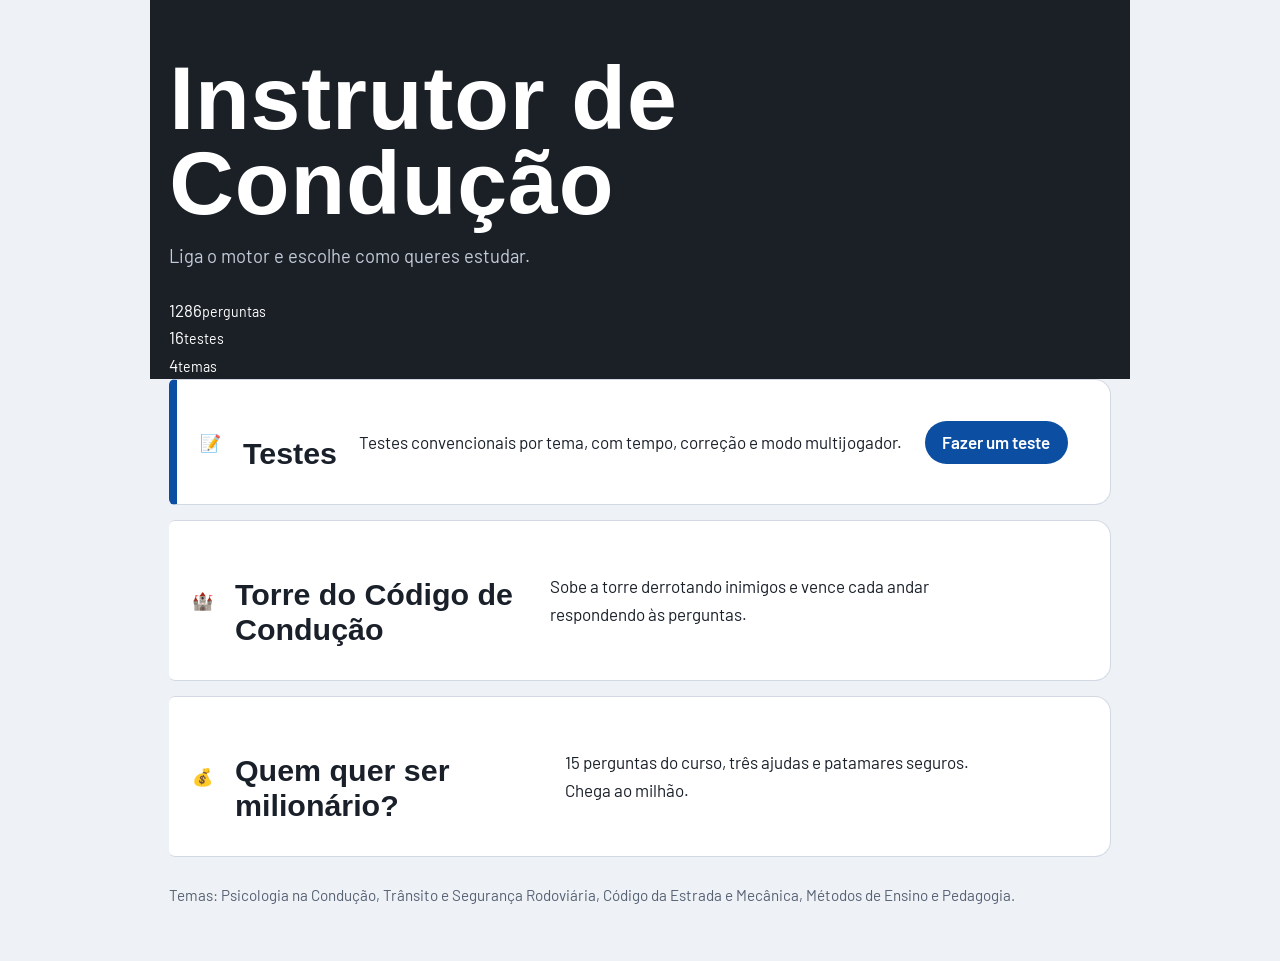
==== index.html @ 7e3ec387 "Update index.html" ====
<!doctype html>
<html lang="pt-PT">
  <head>
    <meta charset="utf-8" />
    <meta name="viewport" content="width=device-width, initial-scale=1, viewport-fit=cover" />
    <title>Instrutor de Condução</title>
    <meta name="description" content="Testes por tema e jogos para estudar para o curso de instrutor de condução." />
    <link rel="preconnect" href="https://fonts.googleapis.com" />
    <link rel="preconnect" href="https://fonts.gstatic.com" crossorigin />
    <link
      href="https://fonts.googleapis.com/css2?family=Barlow:wght@400;500&family=Rajdhani:wght@600;700&display=swap"
      rel="stylesheet"
    />
    <link rel="stylesheet" href="css/index.css" />
  </head>
  <body>
    <header class="topo conteudo">
      <h1>Instrutor de Condução</h1>
      <p class="lema">Liga o motor e escolhe como queres estudar.</p>

      <!-- Números em estilo conta-quilómetros -->
      <div class="odometros">
        <div class="odo"><span>1</span><span>2</span><span>8</span><span>6</span><small>perguntas</small></div>
        <div class="odo"><span>1</span><span>6</span><small>testes</small></div>
        <div class="odo"><span>4</span><small>temas</small></div>
      </div>
    </header>

    <!-- Painel de instrumentos: cada modo é um mostrador com ponteiro -->
    <main class="painel conteudo">
      <a class="modo" style="--c: var(--azul); --v: 35deg" href="testes.html">
        <div class="mostrador">
          <i class="agulha"></i><b class="eixo"></b>
          <span class="icone">📝</span>
        </div>
        <h2>Testes</h2>
        <p>Testes convencionais por tema, com tempo, correção e modo multijogador.</p>
        <span class="ir">Fazer um teste</span>
      </a>

      <a class="modo" style="--c: var(--laranja); --v: 80deg" href="Torre_das_Cartas.html">
        <div class="mostrador">
          <i class="agulha"></i><b class="eixo"></b>
          <span class="icone">🏰</span>
        </div>
        <h2>Torre do Código de Condução</h2>
        <p>Sobe a torre derrotando inimigos e vence cada andar respondendo às perguntas.</p>
        <span class="ir">Subir a torre</span>
      </a>

      <a class="modo" style="--c: var(--verde); --v: 120deg" href="milionario.html">
        <div class="mostrador">
          <i class="agulha"></i><b class="eixo"></b>
          <span class="icone">💰</span>
        </div>
        <h2>Quem quer ser milionário?</h2>
        <p>15 perguntas do curso, três ajudas e patamares seguros. Chega ao milhão.</p>
        <span class="ir">Jogar</span>
      </a>
    </main>

    <footer class="conteudo rodape">
      <p>
        Temas: Psicologia na Condução, Trânsito e Segurança Rodoviária, Código da Estrada e Mecânica, Métodos de
        Ensino e Pedagogia.
      </p>
    </footer>
  </body>
</html>
---- css/index.css ----
/* index.css — página inicial (escolha entre Testes, Torre e Milionário)
   As cores estão em variáveis no :root; o tema escuro troca-as automaticamente.
   A paleta vem dos sinais de trânsito: azul (informação), vermelho (perigo), amarelo (obrigação). */

:root {
  --bg: #eef1f5;
  --fg: #1a2029;
  --mu: #566173;
  --bd: #d3d9e2;
  --pa: #fff;
  --azul: #0b4ea2;
  --vermelho: #d4202a;
  --amarelo: #e6a800;
  --asfalto: #1b2027;
}
@media (prefers-color-scheme: dark) {
  :root {
    --bg: #11151b;
    --fg: #e7ebf1;
    --mu: #9aa5b7;
    --bd: #2a3342;
    --pa: #181e27;
    --azul: #3f86e6;
    --vermelho: #ef4b53;
    --amarelo: #f5c400;
    --asfalto: #0a0d11;
  }
}

/* ---------- Base ---------- */
* {
  box-sizing: border-box;
}
body {
  margin: 0;
  font:
    17px/1.6 Barlow,
    system-ui,
    -apple-system,
    Segoe UI,
    Roboto,
    sans-serif;
  background: var(--bg);
  color: var(--fg);
}
.conteudo {
  width: 100%;
  max-width: 980px;
  margin: 0 auto;
  padding: 0 1.2rem;
}

/* ---------- Topo: asfalto com a linha da estrada ---------- */
.topo {
  background: var(--asfalto);
  color: #fff;
  padding-top: max(3.5rem, env(safe-area-inset-top));
}
.topo h1 {
  margin: 0;
  font:
    700 clamp(2.8rem, 10vw, 5.6rem) / 0.95 'Barlow Condensed',
    Impact,
    sans-serif;
  letter-spacing: 0.01em;
}
.lema {
  max-width: 34rem;
  margin: 1rem 0 1.6rem;
  font-size: 1.15rem;
  color: #c3ccd9;
}
.numeros {
  display: flex;
  flex-wrap: wrap;
  gap: 0.6rem;
  margin: 0 0 2.6rem;
  padding: 0;
  list-style: none;
}
/* cada número parece uma placa azul */
.numeros li {
  padding: 0.25rem 0.9rem;
  border: 2px solid #fff;
  border-radius: 8px;
  background: var(--azul);
  font-weight: 500;
}
.numeros b {
  font: 700 1.4rem 'Barlow Condensed', sans-serif;
  margin-right: 0.2rem;
}

/* a linha tracejada do meio da estrada move-se devagar (só se o utilizador permitir animações) */
.estrada {
  height: 34px;
  background-image: repeating-linear-gradient(90deg, #fff 0 46px, transparent 46px 92px);
  background-size: auto 6px;
  background-repeat: repeat-x;
  background-position: 0 50%;
  border-top: 3px solid var(--amarelo);
  animation: andar 3s linear infinite;
}
@keyframes andar {
  to {
    background-position: -92px 50%;
  }
}
@media (prefers-reduced-motion: reduce) {
  .estrada {
    animation: none;
  }
}

/* ---------- Modos de estudo ---------- */
h2 {
  margin: 2.4rem 0 1rem;
  font:
    600 1.9rem 'Barlow Condensed',
    sans-serif;
}
.modo {
  display: flex;
  align-items: center;
  gap: 1.4rem;
  margin-bottom: 0.9rem;
  padding: 1.1rem 1.4rem;
  border: 1px solid var(--bd);
  border-left: 8px solid var(--c);
  border-radius: 6px 16px 16px 6px;
  background: var(--pa);
  color: inherit;
  text-decoration: none;
  transition: border-color 0.15s, background 0.15s;
}
.modo:hover,
.modo:focus-visible {
  border-color: var(--c);
  background: color-mix(in srgb, var(--c) 8%, var(--pa));
  outline: none;
}
.modo:focus-visible {
  outline: 3px solid var(--c);
  outline-offset: 3px;
}
.sinal {
  flex: none;
  width: 76px;
  height: 76px;
}
.texto {
  flex: 1;
}
.texto h3 {
  margin: 0;
  font:
    700 1.55rem/1.15 'Barlow Condensed',
    sans-serif;
}
.texto p {
  margin: 0.2rem 0 0;
  color: var(--mu);
}
/* "botão" à direita: preenchido com a cor do sinal */
.ir {
  flex: none;
  padding: 0.5rem 1.1rem;
  border-radius: 99px;
  background: var(--c);
  color: #fff;
  font-weight: 600;
}
/* o amarelo precisa de texto escuro para se ler bem */
.modo[style*='amarelo'] .ir {
  color: #1b2027;
}

/* ---------- Rodapé ---------- */
.rodape {
  margin-top: 1.6rem;
  padding-bottom: max(2.4rem, env(safe-area-inset-bottom));
  color: var(--mu);
  font-size: 0.95rem;
}

/* ---------- Telemóvel: o botão passa para baixo do texto ---------- */
@media (max-width: 620px) {
  .modo {
    flex-wrap: wrap;
    gap: 0.8rem 1rem;
  }
  .sinal {
    width: 60px;
    height: 60px;
  }
  .texto {
    flex-basis: calc(100% - 80px);
  }
  .ir {
    margin-left: 76px;
  }
}
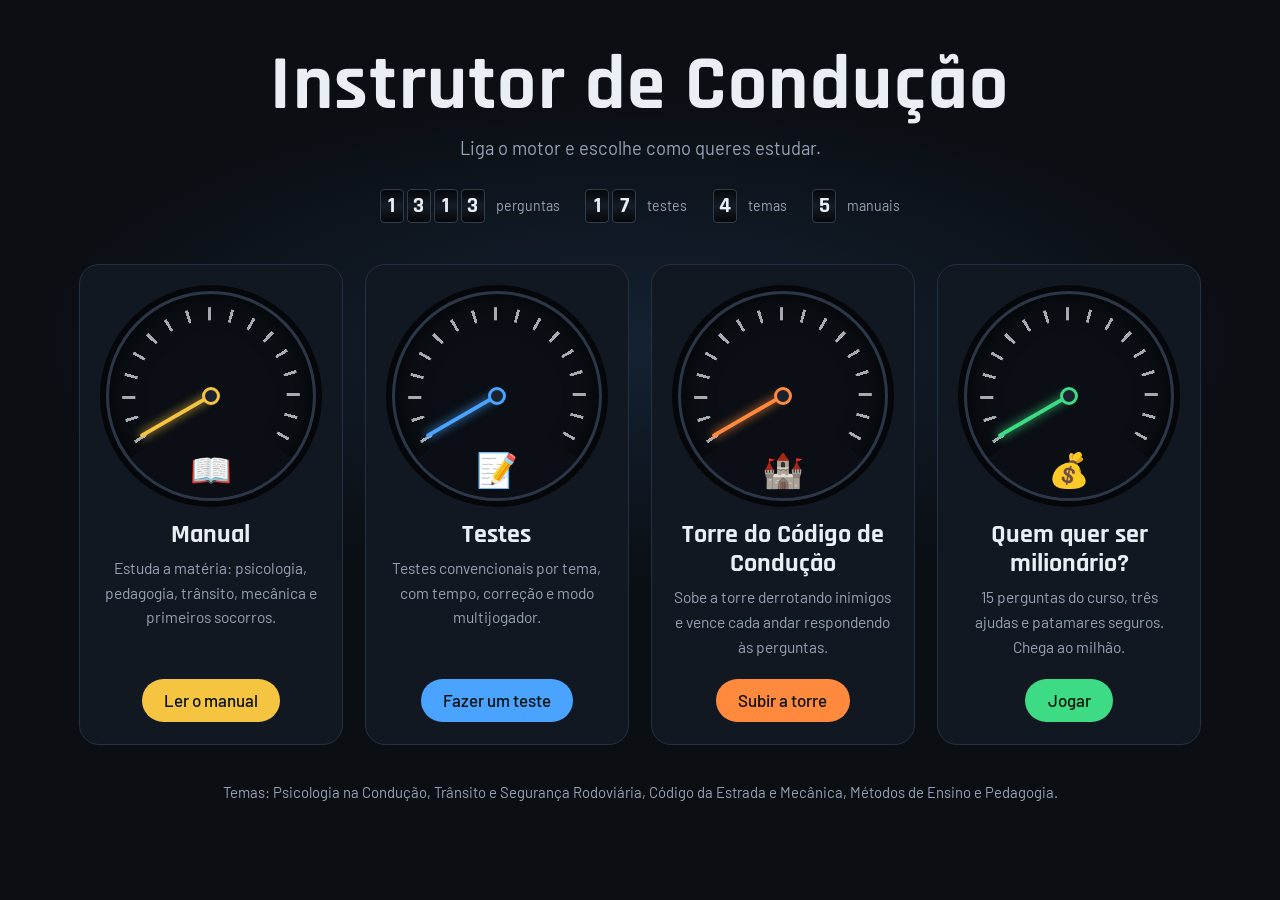
==== commit 990c0949: "Add files via upload" ====
--- a/index.html
+++ b/index.html
@@ -4,7 +4,7 @@
     <meta charset="utf-8" />
     <meta name="viewport" content="width=device-width, initial-scale=1, viewport-fit=cover" />
     <title>Instrutor de Condução</title>
-    <meta name="description" content="Testes por tema e jogos para estudar para o curso de instrutor de condução." />
+    <meta name="description" content="Manual, testes por tema e jogos para estudar para o curso de instrutor de condução." />
     <link rel="preconnect" href="https://fonts.googleapis.com" />
     <link rel="preconnect" href="https://fonts.gstatic.com" crossorigin />
     <link
@@ -20,14 +20,25 @@
 
       <!-- Números em estilo conta-quilómetros -->
       <div class="odometros">
-        <div class="odo"><span>1</span><span>2</span><span>8</span><span>6</span><small>perguntas</small></div>
-        <div class="odo"><span>1</span><span>6</span><small>testes</small></div>
+        <div class="odo"><span>1</span><span>3</span><span>1</span><span>3</span><small>perguntas</small></div>
+        <div class="odo"><span>1</span><span>7</span><small>testes</small></div>
         <div class="odo"><span>4</span><small>temas</small></div>
+        <div class="odo"><span>5</span><small>manuais</small></div>
       </div>
     </header>
 
     <!-- Painel de instrumentos: cada modo é um mostrador com ponteiro -->
     <main class="painel conteudo">
+      <a class="modo" style="--c: var(--amarelo); --v: 55deg" href="manual.html">
+        <div class="mostrador">
+          <i class="agulha"></i><b class="eixo"></b>
+          <span class="icone">📖</span>
+        </div>
+        <h2>Manual</h2>
+        <p>Estuda a matéria: psicologia, pedagogia, trânsito, mecânica e primeiros socorros.</p>
+        <span class="ir">Ler o manual</span>
+      </a>
+
       <a class="modo" style="--c: var(--azul); --v: 35deg" href="testes.html">
         <div class="mostrador">
           <i class="agulha"></i><b class="eixo"></b>
--- a/css/index.css
+++ b/css/index.css
@@ -1,30 +1,17 @@
-/* index.css — página inicial (escolha entre Testes, Torre e Milionário)
-   As cores estão em variáveis no :root; o tema escuro troca-as automaticamente.
-   A paleta vem dos sinais de trânsito: azul (informação), vermelho (perigo), amarelo (obrigação). */
+/* index-b.css — opção B da página inicial: painel de instrumentos de um carro.
+   Cada modo de estudo é um mostrador; ao passar o rato (ou tocar) o ponteiro sobe.
+   Este tema é sempre escuro, como um painel de noite. */
 
 :root {
-  --bg: #eef1f5;
-  --fg: #1a2029;
-  --mu: #566173;
-  --bd: #d3d9e2;
-  --pa: #fff;
-  --azul: #0b4ea2;
-  --vermelho: #d4202a;
-  --amarelo: #e6a800;
-  --asfalto: #1b2027;
-}
-@media (prefers-color-scheme: dark) {
-  :root {
-    --bg: #11151b;
-    --fg: #e7ebf1;
-    --mu: #9aa5b7;
-    --bd: #2a3342;
-    --pa: #181e27;
-    --azul: #3f86e6;
-    --vermelho: #ef4b53;
-    --amarelo: #f5c400;
-    --asfalto: #0a0d11;
-  }
+  --bg: #0b0e13;
+  --fg: #eaeef5;
+  --mu: #97a3b6;
+  --pa: #121821;
+  --bd: #243044;
+  --azul: #4aa3ff;
+  --laranja: #ff8a3d;
+  --verde: #3ddc84;
+  --amarelo: #f5c542;
 }
 
 /* ---------- Base ---------- */
@@ -33,6 +20,7 @@
 }
 body {
   margin: 0;
+  min-height: 100vh;
   font:
     17px/1.6 Barlow,
     system-ui,
@@ -40,163 +28,200 @@
     Segoe UI,
     Roboto,
     sans-serif;
-  background: var(--bg);
   color: var(--fg);
+  background:
+    radial-gradient(ellipse 70% 40% at 50% 38%, rgba(74, 163, 255, 0.13), transparent 70%),
+    var(--bg);
 }
 .conteudo {
   width: 100%;
-  max-width: 980px;
+  max-width: 1160px;
   margin: 0 auto;
   padding: 0 1.2rem;
 }
 
-/* ---------- Topo: asfalto com a linha da estrada ---------- */
+/* ---------- Topo ---------- */
 .topo {
-  background: var(--asfalto);
-  color: #fff;
-  padding-top: max(3.5rem, env(safe-area-inset-top));
+  padding-top: max(3rem, env(safe-area-inset-top));
+  text-align: center;
 }
 .topo h1 {
   margin: 0;
   font:
-    700 clamp(2.8rem, 10vw, 5.6rem) / 0.95 'Barlow Condensed',
+    700 clamp(2.6rem, 9vw, 4.8rem) / 1 Rajdhani,
     Impact,
     sans-serif;
-  letter-spacing: 0.01em;
+  letter-spacing: 0.02em;
 }
 .lema {
-  max-width: 34rem;
-  margin: 1rem 0 1.6rem;
+  margin: 0.6rem 0 1.6rem;
+  color: var(--mu);
   font-size: 1.15rem;
-  color: #c3ccd9;
-}
-.numeros {
+}
+
+/* conta-quilómetros: cada dígito numa caixinha */
+.odometros {
   display: flex;
   flex-wrap: wrap;
-  gap: 0.6rem;
-  margin: 0 0 2.6rem;
-  padding: 0;
-  list-style: none;
-}
-/* cada número parece uma placa azul */
-.numeros li {
-  padding: 0.25rem 0.9rem;
-  border: 2px solid #fff;
-  border-radius: 8px;
-  background: var(--azul);
-  font-weight: 500;
-}
-.numeros b {
-  font: 700 1.4rem 'Barlow Condensed', sans-serif;
-  margin-right: 0.2rem;
-}
-
-/* a linha tracejada do meio da estrada move-se devagar (só se o utilizador permitir animações) */
-.estrada {
-  height: 34px;
-  background-image: repeating-linear-gradient(90deg, #fff 0 46px, transparent 46px 92px);
-  background-size: auto 6px;
-  background-repeat: repeat-x;
-  background-position: 0 50%;
-  border-top: 3px solid var(--amarelo);
-  animation: andar 3s linear infinite;
-}
-@keyframes andar {
-  to {
-    background-position: -92px 50%;
-  }
-}
-@media (prefers-reduced-motion: reduce) {
-  .estrada {
-    animation: none;
-  }
-}
-
-/* ---------- Modos de estudo ---------- */
-h2 {
-  margin: 2.4rem 0 1rem;
-  font:
-    600 1.9rem 'Barlow Condensed',
-    sans-serif;
+  justify-content: center;
+  gap: 0.6rem 1.6rem;
+}
+.odo {
+  display: flex;
+  align-items: center;
+  gap: 3px;
+}
+.odo span {
+  width: 1.5rem;
+  padding: 0.1rem 0;
+  border: 1px solid #333c4b;
+  border-radius: 4px;
+  background: linear-gradient(#05070a, #161c26 50%, #05070a);
+  font: 700 1.35rem/1.3 Rajdhani, sans-serif;
+  text-align: center;
+}
+.odo small {
+  margin-left: 0.5rem;
+  color: var(--mu);
+}
+
+/* ---------- Painel com os três mostradores ---------- */
+.painel {
+  display: grid;
+  grid-template-columns: repeat(auto-fit, minmax(240px, 1fr));
+  gap: 1.4rem;
+  margin-top: 2.6rem;
 }
 .modo {
   display: flex;
+  flex-direction: column;
   align-items: center;
-  gap: 1.4rem;
-  margin-bottom: 0.9rem;
-  padding: 1.1rem 1.4rem;
+  padding: 1.6rem 1.3rem 1.4rem;
   border: 1px solid var(--bd);
-  border-left: 8px solid var(--c);
-  border-radius: 6px 16px 16px 6px;
+  border-radius: 20px;
   background: var(--pa);
   color: inherit;
+  text-align: center;
   text-decoration: none;
-  transition: border-color 0.15s, background 0.15s;
+  transition: border-color 0.2s;
 }
 .modo:hover,
 .modo:focus-visible {
   border-color: var(--c);
-  background: color-mix(in srgb, var(--c) 8%, var(--pa));
   outline: none;
 }
 .modo:focus-visible {
   outline: 3px solid var(--c);
   outline-offset: 3px;
 }
-.sinal {
-  flex: none;
-  width: 76px;
-  height: 76px;
-}
-.texto {
-  flex: 1;
-}
-.texto h3 {
+
+/* Mostrador redondo com marcas à volta (arco de 270°, aberto em baixo) */
+.mostrador {
+  position: relative;
+  width: 210px;
+  height: 210px;
+  margin-bottom: 1.2rem;
+  border-radius: 50%;
+  border: 3px solid #2b3647;
+  background: #0b0f15;
+  box-shadow: 0 0 0 6px #05070a, inset 0 0 30px rgba(0, 0, 0, 0.8);
+  overflow: hidden;
+}
+/* as marcas: anel de riscas, estreito e fino */
+.mostrador::before {
+  content: '';
+  position: absolute;
+  inset: 8px;
+  border-radius: 50%;
+  background: repeating-conic-gradient(from -2deg, var(--fg) 0 2deg, transparent 2deg 15deg);
+  -webkit-mask: radial-gradient(closest-side, transparent 80%, #000 81% 94%, transparent 95%);
+  mask: radial-gradient(closest-side, transparent 80%, #000 81% 94%, transparent 95%);
+  opacity: 0.7;
+}
+/* tapa o quarto de baixo (sem marcas) com a cor do fundo do mostrador */
+.mostrador::after {
+  content: '';
+  position: absolute;
+  inset: 0;
+  background: conic-gradient(from 128deg, #0b0f15 0 104deg, transparent 104deg);
+}
+.agulha {
+  position: absolute;
+  z-index: 2;
+  left: calc(50% - 2px);
+  bottom: 50%;
+  width: 4px;
+  height: 40%;
+  border-radius: 4px 4px 0 0;
+  background: var(--c);
+  box-shadow: 0 0 10px var(--c);
+  transform-origin: 50% 100%;
+  transform: rotate(-120deg);
+  transition: transform 0.7s cubic-bezier(0.3, 1.5, 0.5, 1);
+}
+.modo:hover .agulha,
+.modo:focus-visible .agulha {
+  transform: rotate(var(--v));
+}
+.eixo {
+  position: absolute;
+  z-index: 3;
+  top: calc(50% - 9px);
+  left: calc(50% - 9px);
+  width: 18px;
+  height: 18px;
+  border-radius: 50%;
+  background: #1b2330;
+  border: 3px solid var(--c);
+}
+.icone {
+  position: absolute;
+  z-index: 3;
+  left: 0;
+  right: 0;
+  bottom: 12px;
+  font-size: 2.1rem;
+  line-height: 1;
+}
+
+/* No telemóvel não há rato: o ponteiro já aparece levantado */
+@media (hover: none) {
+  .agulha {
+    transform: rotate(var(--v));
+  }
+}
+@media (prefers-reduced-motion: reduce) {
+  .agulha {
+    transition: none;
+  }
+}
+
+/* Texto do cartão */
+.modo h2 {
   margin: 0;
   font:
-    700 1.55rem/1.15 'Barlow Condensed',
+    700 1.6rem/1.15 Rajdhani,
     sans-serif;
 }
-.texto p {
-  margin: 0.2rem 0 0;
-  color: var(--mu);
-}
-/* "botão" à direita: preenchido com a cor do sinal */
+.modo p {
+  margin: 0.4rem 0 1.2rem;
+  color: var(--mu);
+  font-size: 0.97rem;
+}
 .ir {
-  flex: none;
-  padding: 0.5rem 1.1rem;
+  margin-top: auto;
+  padding: 0.5rem 1.4rem;
   border-radius: 99px;
   background: var(--c);
-  color: #fff;
-  font-weight: 600;
-}
-/* o amarelo precisa de texto escuro para se ler bem */
-.modo[style*='amarelo'] .ir {
-  color: #1b2027;
+  color: #08100c;
+  font-weight: 500;
 }
 
 /* ---------- Rodapé ---------- */
 .rodape {
-  margin-top: 1.6rem;
+  margin-top: 2.2rem;
   padding-bottom: max(2.4rem, env(safe-area-inset-bottom));
   color: var(--mu);
-  font-size: 0.95rem;
-}
-
-/* ---------- Telemóvel: o botão passa para baixo do texto ---------- */
-@media (max-width: 620px) {
-  .modo {
-    flex-wrap: wrap;
-    gap: 0.8rem 1rem;
-  }
-  .sinal {
-    width: 60px;
-    height: 60px;
-  }
-  .texto {
-    flex-basis: calc(100% - 80px);
-  }
-  .ir {
-    margin-left: 76px;
-  }
-}
+  font-size: 0.93rem;
+  text-align: center;
+}
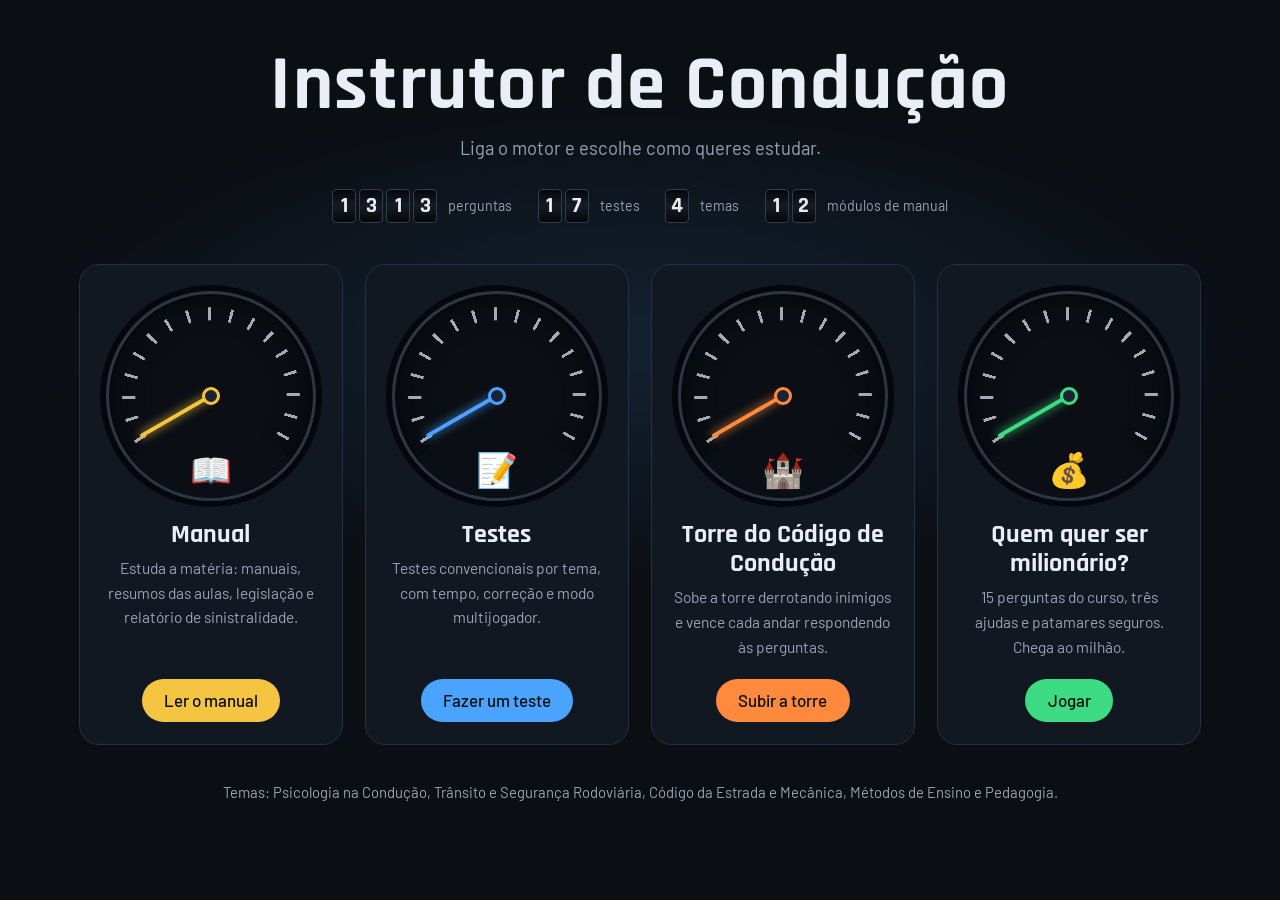
==== commit 7cb216d9: "Add files via upload" ====
--- a/index.html
+++ b/index.html
@@ -23,7 +23,7 @@
         <div class="odo"><span>1</span><span>3</span><span>1</span><span>3</span><small>perguntas</small></div>
         <div class="odo"><span>1</span><span>7</span><small>testes</small></div>
         <div class="odo"><span>4</span><small>temas</small></div>
-        <div class="odo"><span>5</span><small>manuais</small></div>
+        <div class="odo"><span>1</span><span>2</span><small>módulos de manual</small></div>
       </div>
     </header>
 
@@ -35,7 +35,7 @@
           <span class="icone">📖</span>
         </div>
         <h2>Manual</h2>
-        <p>Estuda a matéria: psicologia, pedagogia, trânsito, mecânica e primeiros socorros.</p>
+        <p>Estuda a matéria: manuais, resumos das aulas, legislação e relatório de sinistralidade.</p>
         <span class="ir">Ler o manual</span>
       </a>
 
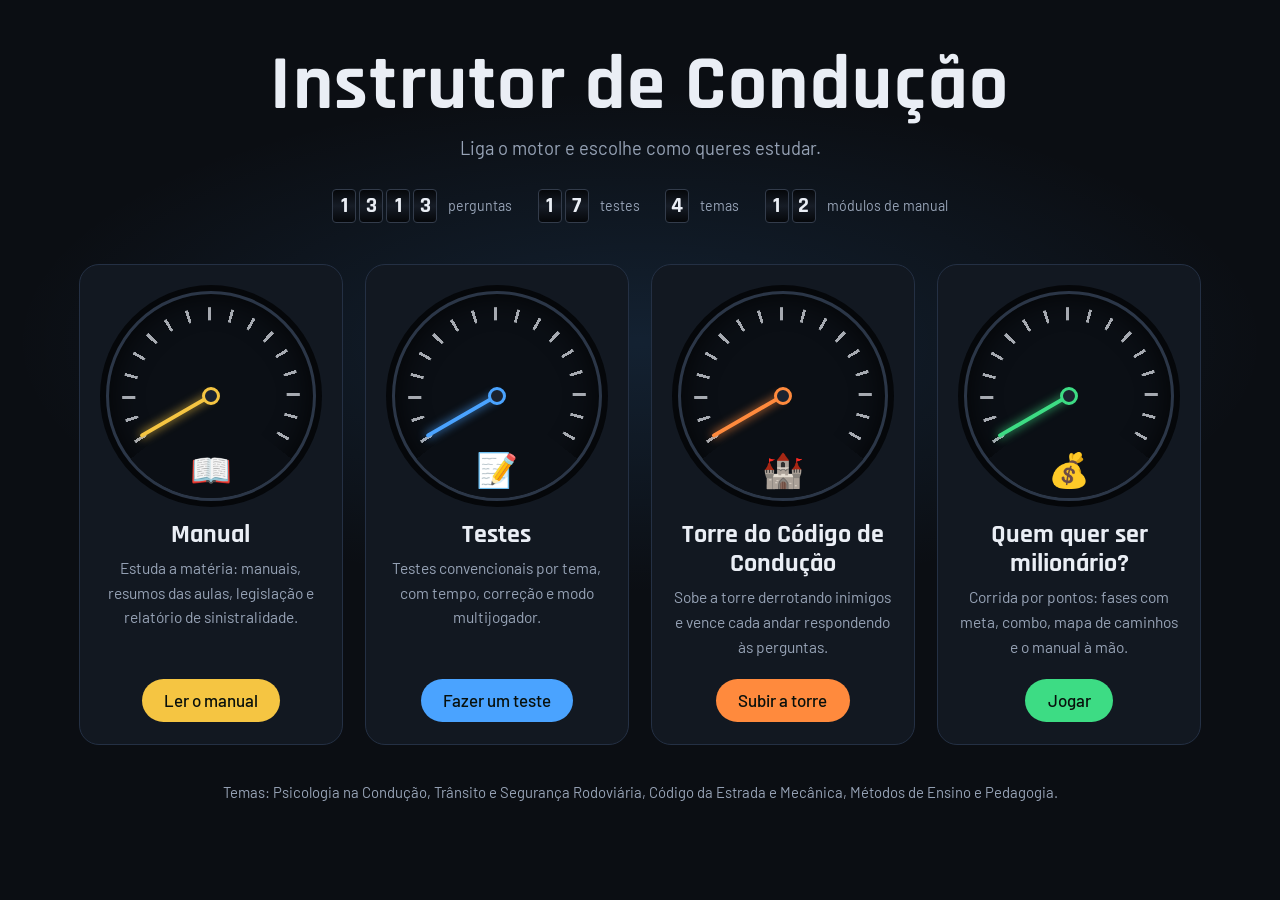
==== commit 409fa25a: "Add files via upload" ====
--- a/index.html
+++ b/index.html
@@ -65,7 +65,7 @@
           <span class="icone">💰</span>
         </div>
         <h2>Quem quer ser milionário?</h2>
-        <p>15 perguntas do curso, três ajudas e patamares seguros. Chega ao milhão.</p>
+        <p>Corrida por pontos: fases com meta, combo, mapa de caminhos e o manual à mão.</p>
         <span class="ir">Jogar</span>
       </a>
     </main>
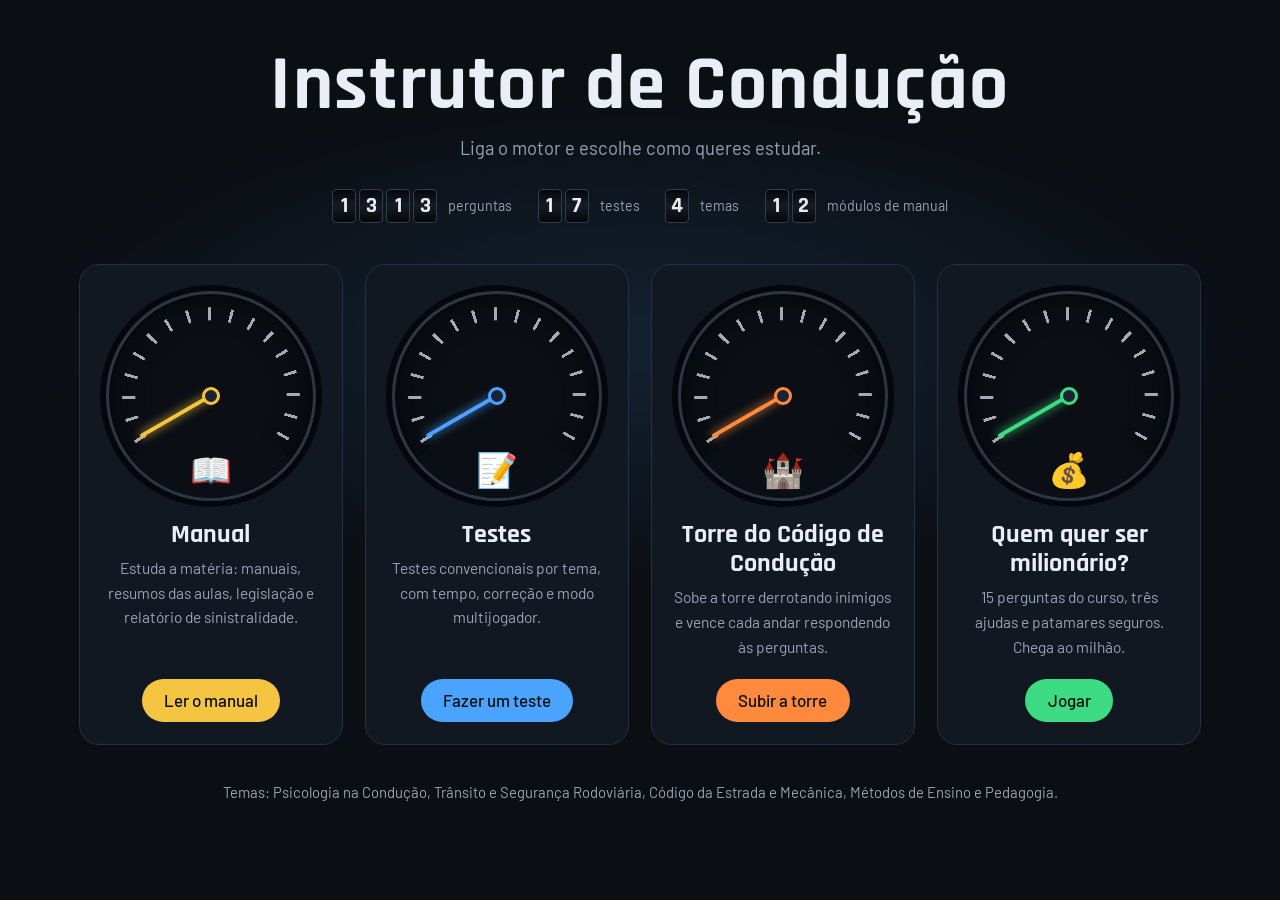
==== commit 38a50266: "Add files via upload" ====
--- a/index.html
+++ b/index.html
@@ -65,7 +65,7 @@
           <span class="icone">💰</span>
         </div>
         <h2>Quem quer ser milionário?</h2>
-        <p>Corrida por pontos: fases com meta, combo, mapa de caminhos e o manual à mão.</p>
+        <p>15 perguntas do curso, três ajudas e patamares seguros. Chega ao milhão.</p>
         <span class="ir">Jogar</span>
       </a>
     </main>
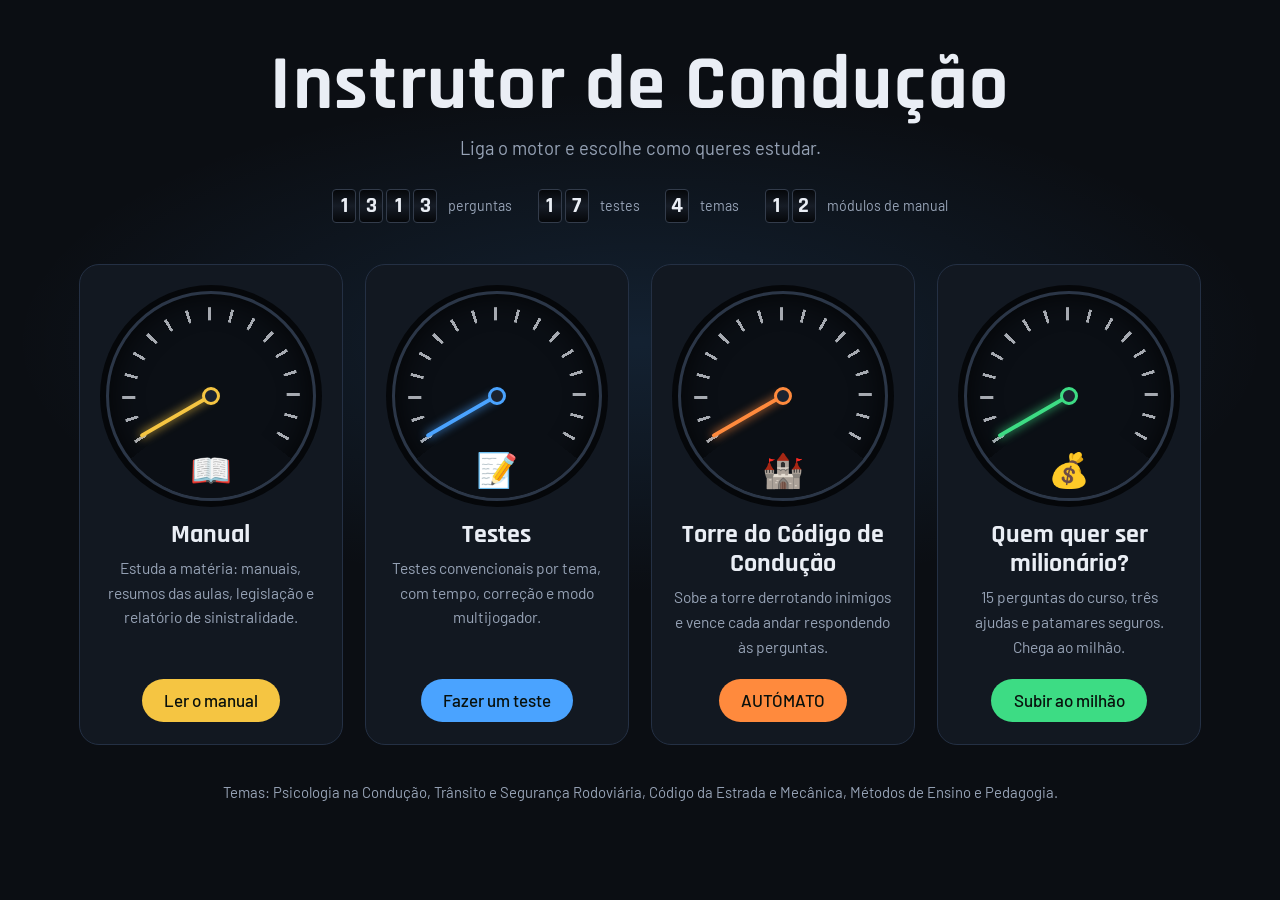
==== commit f34e0b20: "Add files via upload" ====
--- a/index.html
+++ b/index.html
@@ -56,7 +56,7 @@
         </div>
         <h2>Torre do Código de Condução</h2>
         <p>Sobe a torre derrotando inimigos e vence cada andar respondendo às perguntas.</p>
-        <span class="ir">Subir a torre</span>
+        <span class="ir">AUTÓMATO</span>
       </a>
 
       <a class="modo" style="--c: var(--verde); --v: 120deg" href="milionario.html">
@@ -66,7 +66,7 @@
         </div>
         <h2>Quem quer ser milionário?</h2>
         <p>15 perguntas do curso, três ajudas e patamares seguros. Chega ao milhão.</p>
-        <span class="ir">Jogar</span>
+        <span class="ir">Subir ao milhão</span>
       </a>
     </main>
 
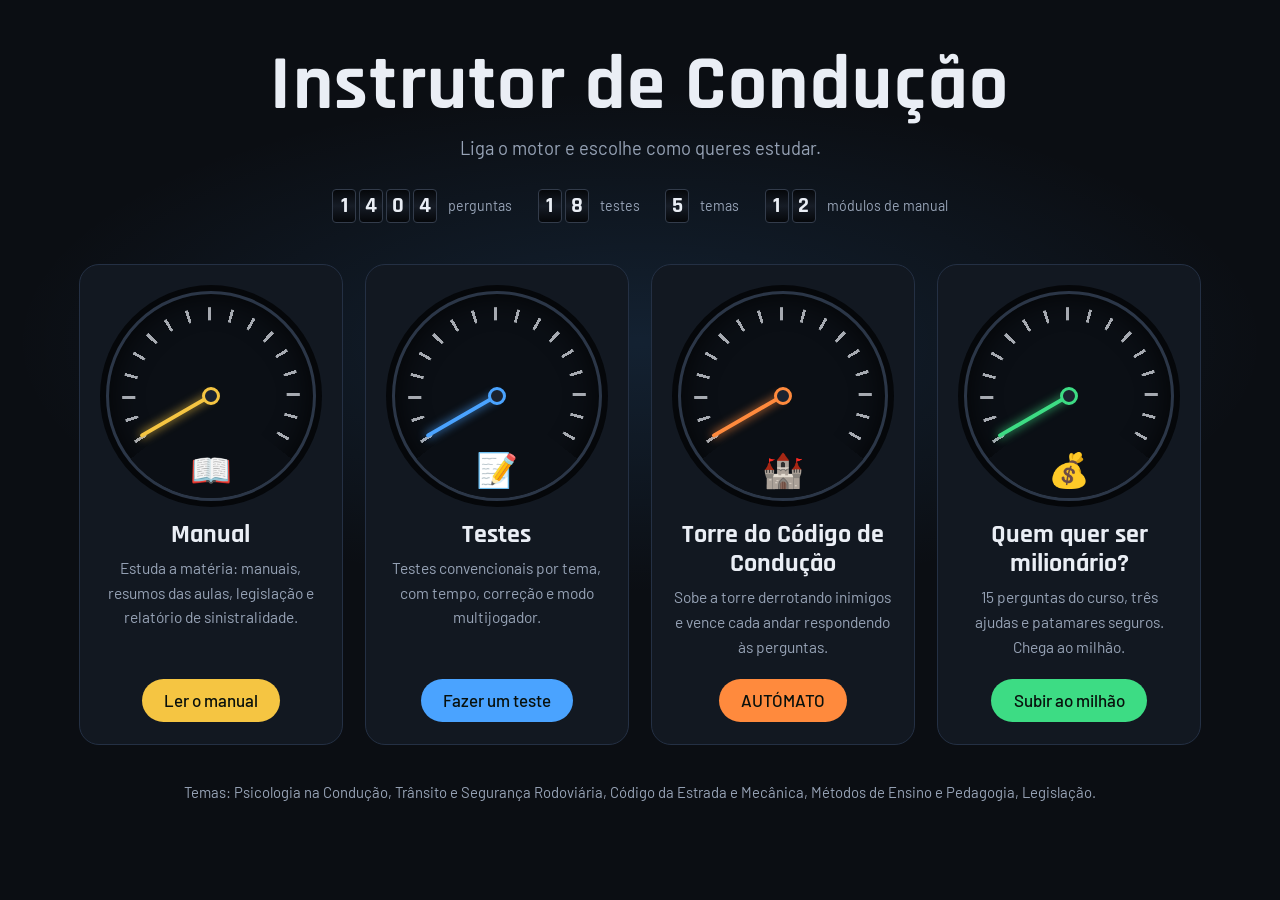
==== commit 0d9d4072: "Add files via upload" ====
--- a/index.html
+++ b/index.html
@@ -20,9 +20,9 @@
 
       <!-- Números em estilo conta-quilómetros -->
       <div class="odometros">
-        <div class="odo"><span>1</span><span>3</span><span>1</span><span>3</span><small>perguntas</small></div>
-        <div class="odo"><span>1</span><span>7</span><small>testes</small></div>
-        <div class="odo"><span>4</span><small>temas</small></div>
+        <div class="odo"><span>1</span><span>4</span><span>0</span><span>4</span><small>perguntas</small></div>
+        <div class="odo"><span>1</span><span>8</span><small>testes</small></div>
+        <div class="odo"><span>5</span><small>temas</small></div>
         <div class="odo"><span>1</span><span>2</span><small>módulos de manual</small></div>
       </div>
     </header>
@@ -73,7 +73,7 @@
     <footer class="conteudo rodape">
       <p>
         Temas: Psicologia na Condução, Trânsito e Segurança Rodoviária, Código da Estrada e Mecânica, Métodos de
-        Ensino e Pedagogia.
+        Ensino e Pedagogia, Legislação.
       </p>
     </footer>
   </body>
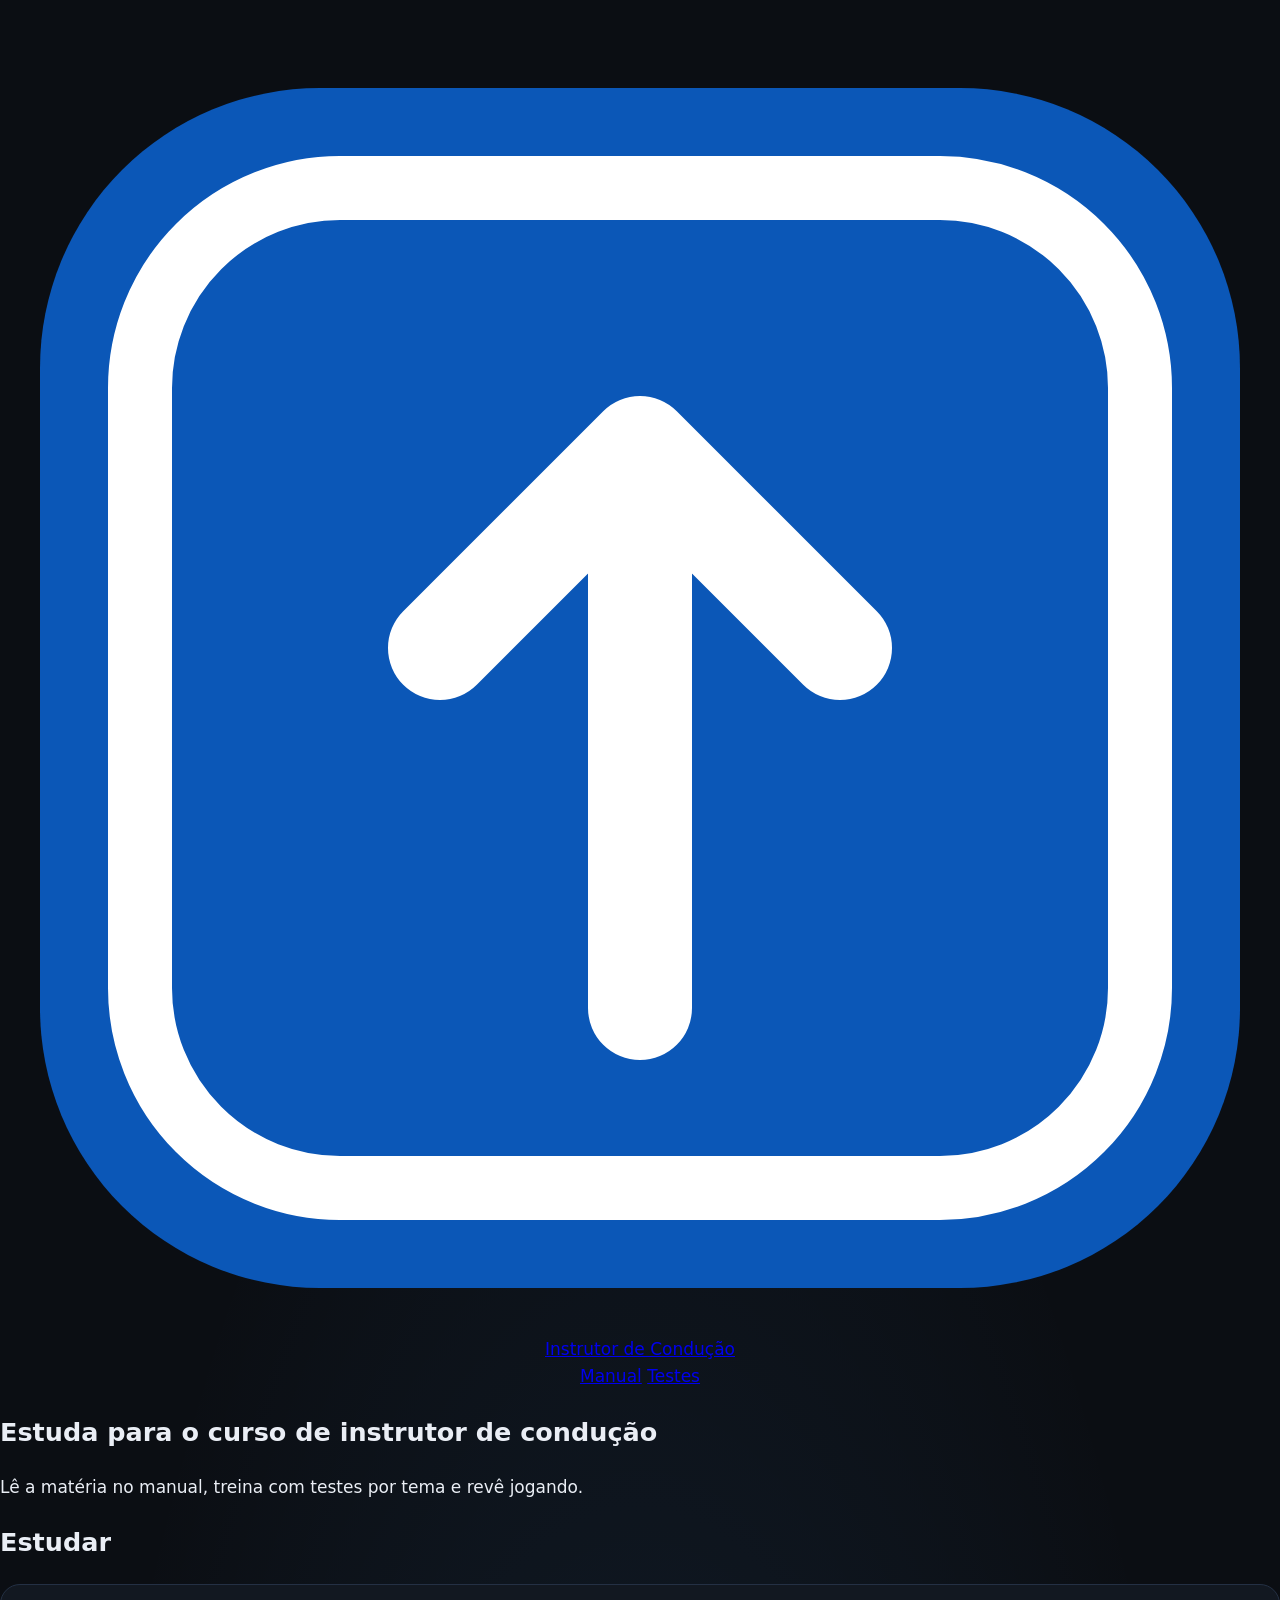
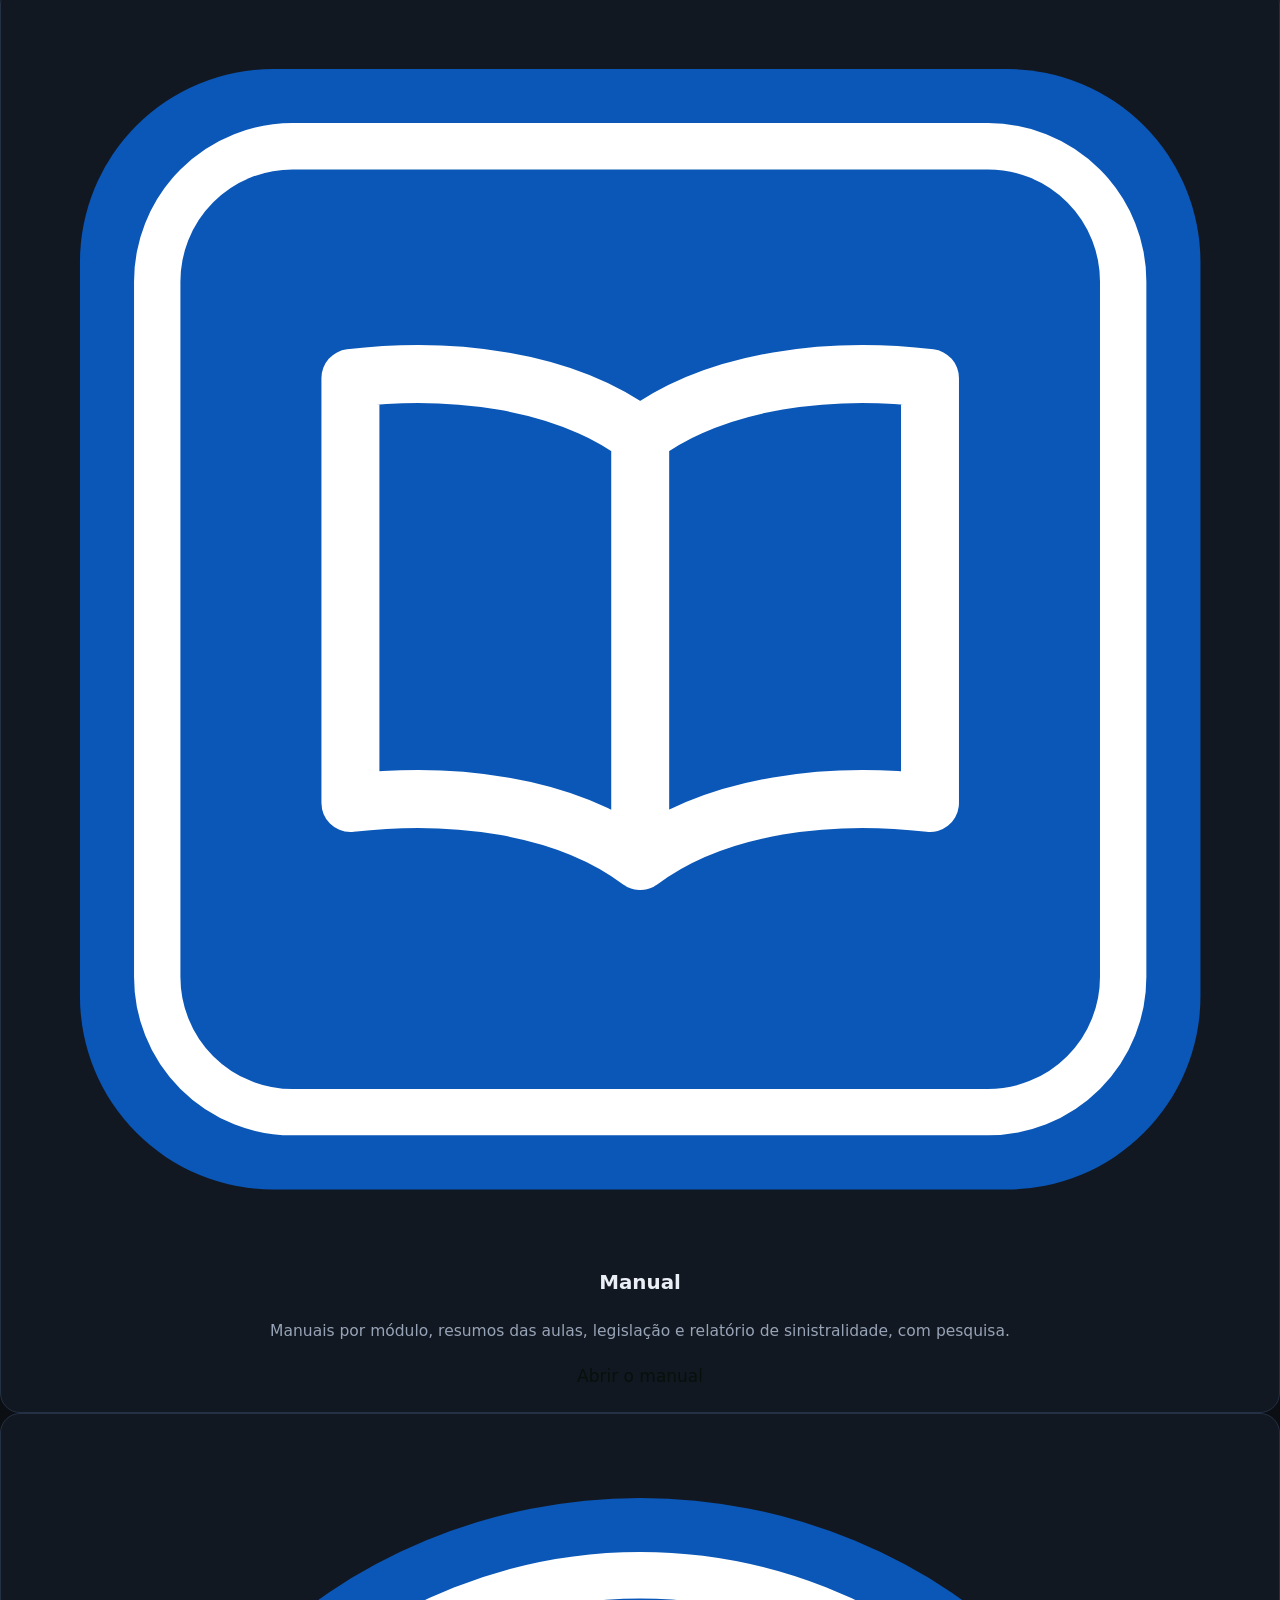
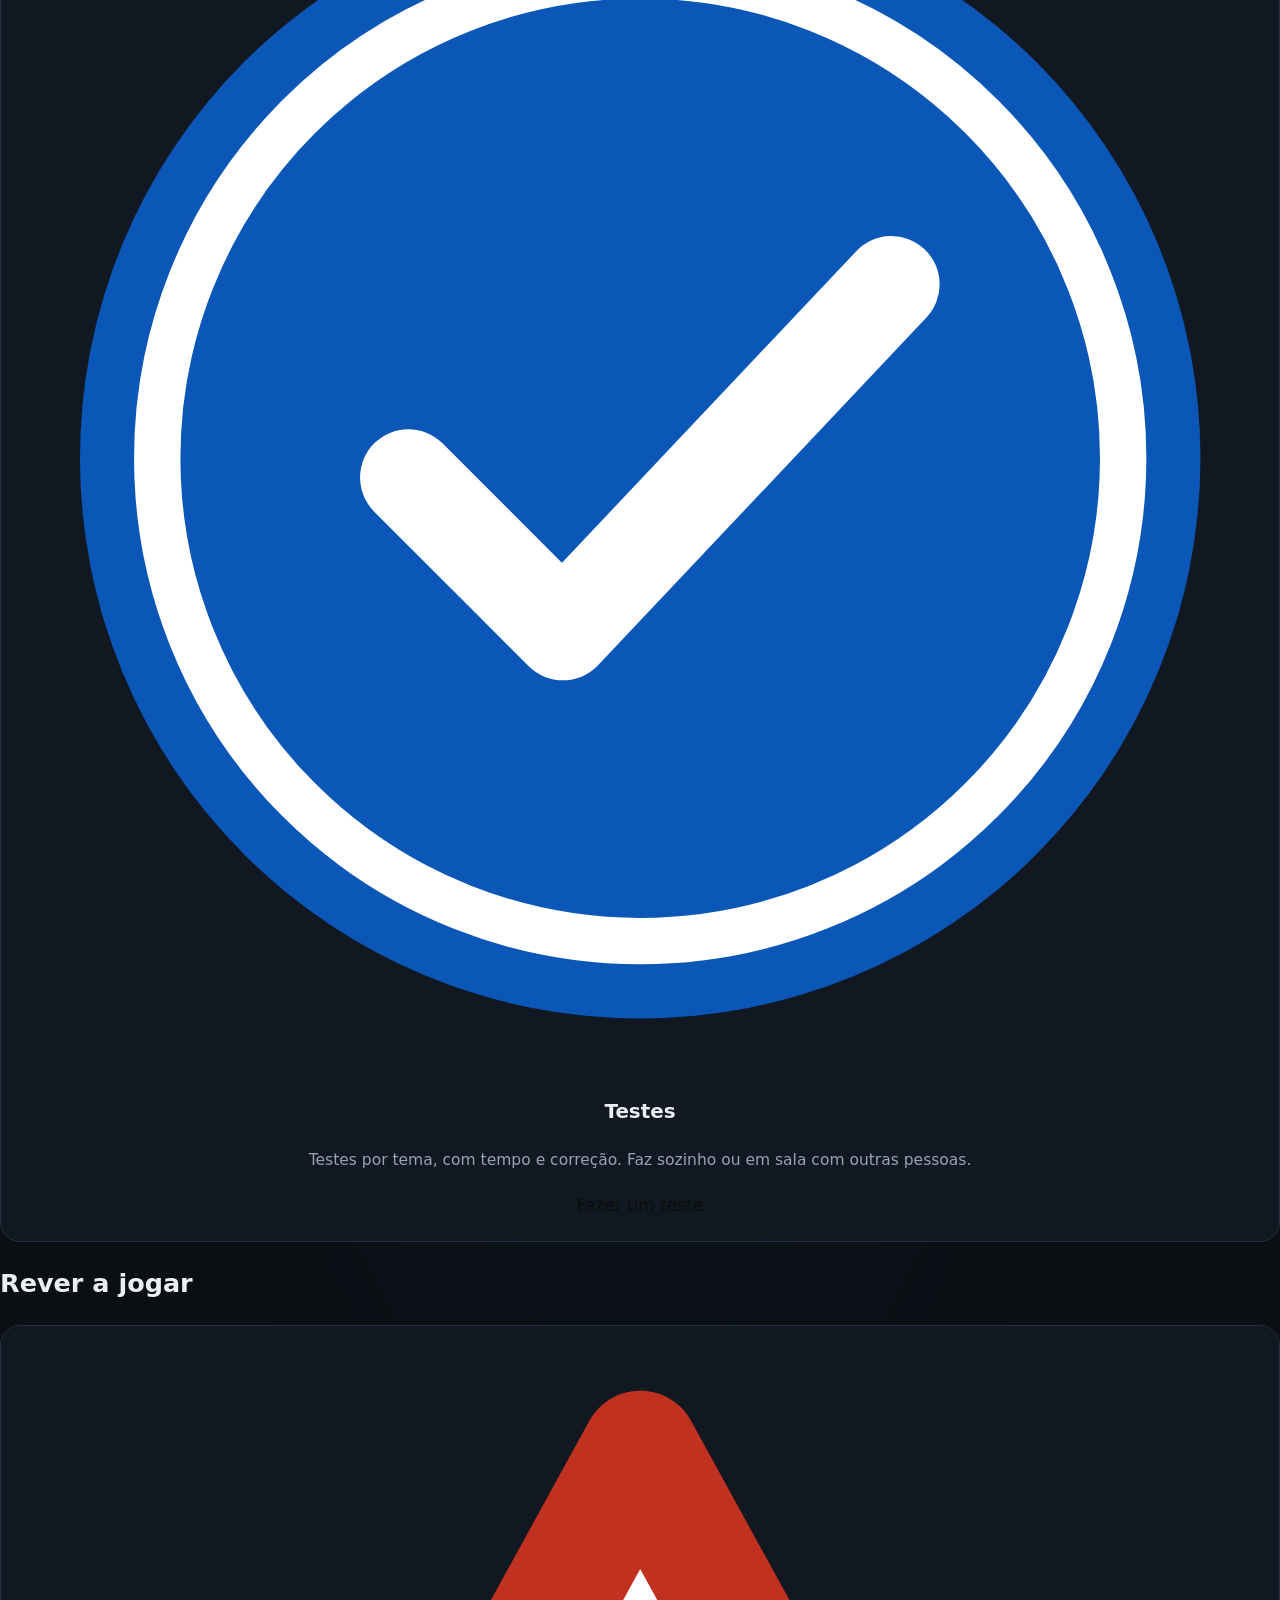
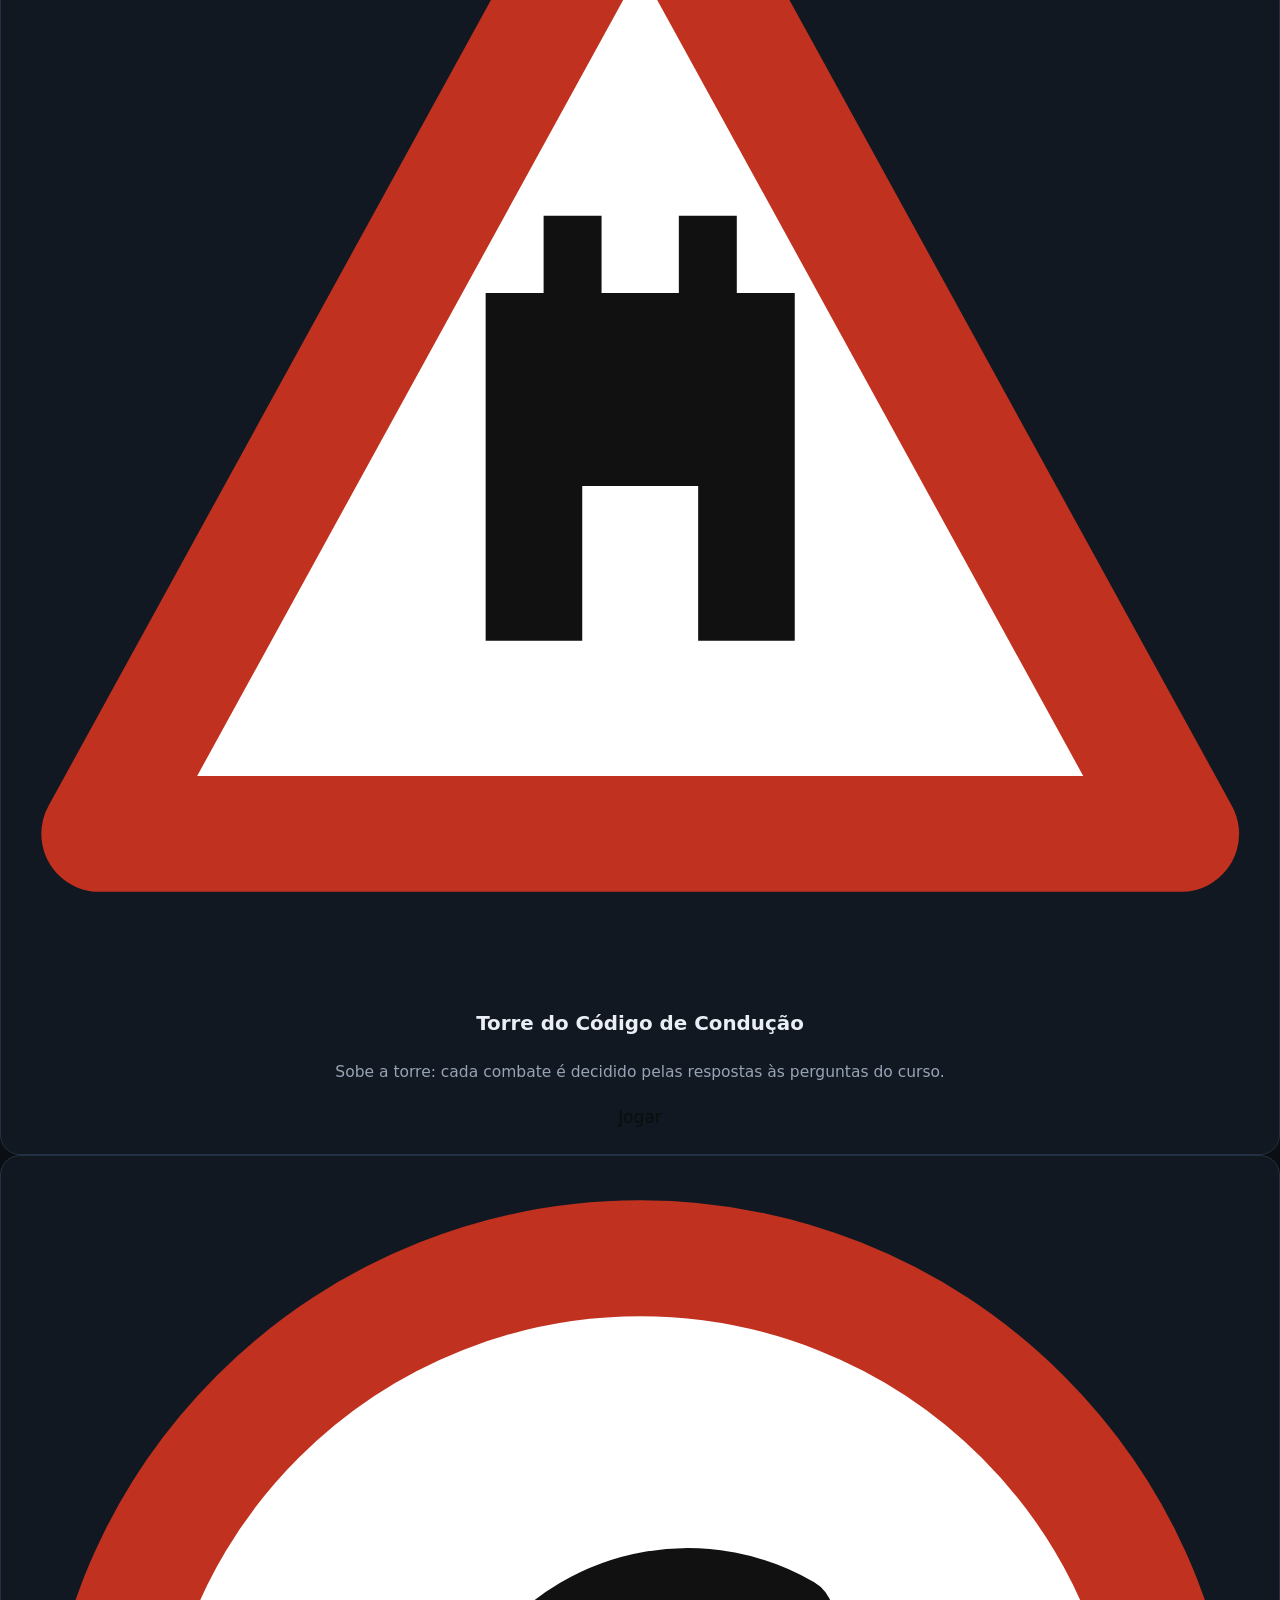
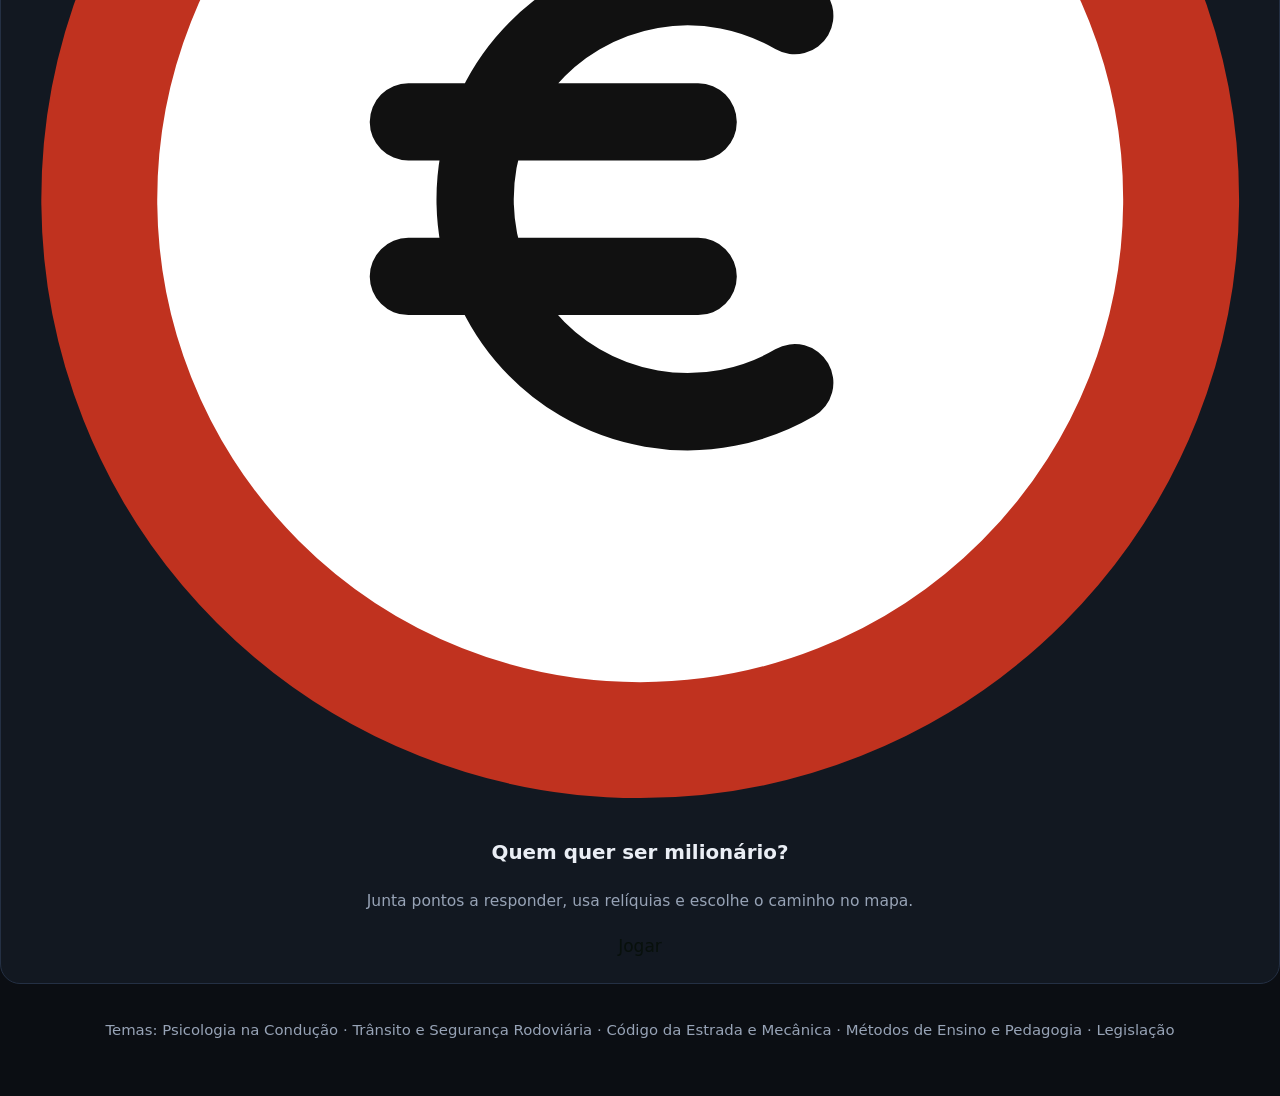
==== commit bd7a7706: "Add files via upload" ====
--- a/index.html
+++ b/index.html
@@ -3,78 +3,99 @@
   <head>
     <meta charset="utf-8" />
     <meta name="viewport" content="width=device-width, initial-scale=1, viewport-fit=cover" />
+    <meta name="color-scheme" content="light dark" />
     <title>Instrutor de Condução</title>
     <meta name="description" content="Manual, testes por tema e jogos para estudar para o curso de instrutor de condução." />
     <link rel="preconnect" href="https://fonts.googleapis.com" />
     <link rel="preconnect" href="https://fonts.gstatic.com" crossorigin />
     <link
-      href="https://fonts.googleapis.com/css2?family=Barlow:wght@400;500&family=Rajdhani:wght@600;700&display=swap"
+      href="https://fonts.googleapis.com/css2?family=Archivo:wght@700;800&family=Atkinson+Hyperlegible:wght@400;700&display=swap"
       rel="stylesheet"
     />
+    <link rel="stylesheet" href="css/base.css" />
     <link rel="stylesheet" href="css/index.css" />
   </head>
   <body>
-    <header class="topo conteudo">
-      <h1>Instrutor de Condução</h1>
-      <p class="lema">Liga o motor e escolhe como queres estudar.</p>
-
-      <!-- Números em estilo conta-quilómetros -->
-      <div class="odometros">
-        <div class="odo"><span>1</span><span>4</span><span>0</span><span>4</span><small>perguntas</small></div>
-        <div class="odo"><span>1</span><span>8</span><small>testes</small></div>
-        <div class="odo"><span>5</span><small>temas</small></div>
-        <div class="odo"><span>1</span><span>2</span><small>módulos de manual</small></div>
-      </div>
+    <header class="topo">
+      <a class="marca" href="index.html">
+        <svg viewBox="0 0 32 32" aria-hidden="true"><rect x="1" y="1" width="30" height="30" rx="7" fill="#0b57b7" /><rect x="3.5" y="3.5" width="25" height="25" rx="5" fill="none" stroke="#fff" stroke-width="1.6" /><path d="M16 24V10m0 0-5 5m5-5 5 5" fill="none" stroke="#fff" stroke-width="2.6" stroke-linecap="round" stroke-linejoin="round" /></svg>
+        <span>Instrutor de Condução</span>
+      </a>
+      <nav class="ligacoes" aria-label="Principal">
+        <a href="manual.html">Manual</a>
+        <a href="testes.html">Testes</a>
+      </nav>
     </header>
 
-    <!-- Painel de instrumentos: cada modo é um mostrador com ponteiro -->
-    <main class="painel conteudo">
-      <a class="modo" style="--c: var(--amarelo); --v: 55deg" href="manual.html">
-        <div class="mostrador">
-          <i class="agulha"></i><b class="eixo"></b>
-          <span class="icone">📖</span>
+    <main class="pagina">
+      <section class="intro">
+        <h1>Estuda para o curso de instrutor de condução</h1>
+        <p>Lê a matéria no manual, treina com testes por tema e revê jogando.</p>
+      </section>
+
+      <section aria-labelledby="h-estudar">
+        <h2 id="h-estudar" class="grupo">Estudar</h2>
+        <div class="grelha dois">
+          <a class="modo grande" href="manual.html">
+            <svg class="sinal" viewBox="0 0 64 64" aria-hidden="true">
+              <rect x="3" y="3" width="58" height="58" rx="10" fill="#0b57b7" />
+              <rect x="7" y="7" width="50" height="50" rx="7" fill="none" stroke="#fff" stroke-width="2.4" />
+              <path d="M32 22c-4-3-10-3.6-15-3v22c5-.6 11 0 15 3 4-3 10-3.600 15-3V19c-5-.6-11 0-15 3Zm0 0v22" fill="none" stroke="#fff" stroke-width="3" stroke-linejoin="round" stroke-linecap="round" />
+            </svg>
+            <div>
+              <h3>Manual</h3>
+              <p>Manuais por módulo, resumos das aulas, legislação e relatório de sinistralidade, com pesquisa.</p>
+              <span class="ir">Abrir o manual</span>
+            </div>
+          </a>
+
+          <a class="modo grande" href="testes.html">
+            <svg class="sinal" viewBox="0 0 64 64" aria-hidden="true">
+              <circle cx="32" cy="32" r="29" fill="#0b57b7" />
+              <circle cx="32" cy="32" r="25" fill="none" stroke="#fff" stroke-width="2.4" />
+              <path d="m20 33 8 8 17-18" fill="none" stroke="#fff" stroke-width="5" stroke-linecap="round" stroke-linejoin="round" />
+            </svg>
+            <div>
+              <h3>Testes</h3>
+              <p>Testes por tema, com tempo e correção. Faz sozinho ou em sala com outras pessoas.</p>
+              <span class="ir">Fazer um teste</span>
+            </div>
+          </a>
         </div>
-        <h2>Manual</h2>
-        <p>Estuda a matéria: manuais, resumos das aulas, legislação e relatório de sinistralidade.</p>
-        <span class="ir">Ler o manual</span>
-      </a>
+      </section>
 
-      <a class="modo" style="--c: var(--azul); --v: 35deg" href="testes.html">
-        <div class="mostrador">
-          <i class="agulha"></i><b class="eixo"></b>
-          <span class="icone">📝</span>
+      <section aria-labelledby="h-jogar">
+        <h2 id="h-jogar" class="grupo">Rever a jogar</h2>
+        <div class="grelha dois">
+          <a class="modo" href="Torre_das_Cartas.html">
+            <svg class="sinal" viewBox="0 0 64 64" aria-hidden="true">
+              <path d="M32 5 60 56H4Z" fill="#fff" stroke="#c0321f" stroke-width="6" stroke-linejoin="round" />
+              <path d="M24 46V28h3v-4h3v4h4v-4h3v4h3v18Zm5-8h6v8h-6Z" fill="#111" fill-rule="evenodd" />
+            </svg>
+            <div>
+              <h3>Torre do Código de Condução</h3>
+              <p>Sobe a torre: cada combate é decidido pelas respostas às perguntas do curso.</p>
+              <span class="ir">Jogar</span>
+            </div>
+          </a>
+
+          <a class="modo" href="milionario.html">
+            <svg class="sinal" viewBox="0 0 64 64" aria-hidden="true">
+              <circle cx="32" cy="32" r="28" fill="#fff" stroke="#c0321f" stroke-width="6" />
+              <path d="M40 22.500a11 11 0 1 0 0 19M20 28h15M20 36h15" fill="none" stroke="#111" stroke-width="4" stroke-linecap="round" />
+            </svg>
+            <div>
+              <h3>Quem quer ser milionário?</h3>
+              <p>Junta pontos a responder, usa relíquias e escolhe o caminho no mapa.</p>
+              <span class="ir">Jogar</span>
+            </div>
+          </a>
         </div>
-        <h2>Testes</h2>
-        <p>Testes convencionais por tema, com tempo, correção e modo multijogador.</p>
-        <span class="ir">Fazer um teste</span>
-      </a>
-
-      <a class="modo" style="--c: var(--laranja); --v: 80deg" href="Torre_das_Cartas.html">
-        <div class="mostrador">
-          <i class="agulha"></i><b class="eixo"></b>
-          <span class="icone">🏰</span>
-        </div>
-        <h2>Torre do Código de Condução</h2>
-        <p>Sobe a torre derrotando inimigos e vence cada andar respondendo às perguntas.</p>
-        <span class="ir">AUTÓMATO</span>
-      </a>
-
-      <a class="modo" style="--c: var(--verde); --v: 120deg" href="milionario.html">
-        <div class="mostrador">
-          <i class="agulha"></i><b class="eixo"></b>
-          <span class="icone">💰</span>
-        </div>
-        <h2>Quem quer ser milionário?</h2>
-        <p>15 perguntas do curso, três ajudas e patamares seguros. Chega ao milhão.</p>
-        <span class="ir">Subir ao milhão</span>
-      </a>
+      </section>
     </main>
 
-    <footer class="conteudo rodape">
-      <p>
-        Temas: Psicologia na Condução, Trânsito e Segurança Rodoviária, Código da Estrada e Mecânica, Métodos de
-        Ensino e Pedagogia, Legislação.
-      </p>
+    <footer class="rodape">
+      <p>Temas: Psicologia na Condução · Trânsito e Segurança Rodoviária · Código da Estrada e Mecânica · Métodos de Ensino e Pedagogia · Legislação</p>
     </footer>
   </body>
 </html>
